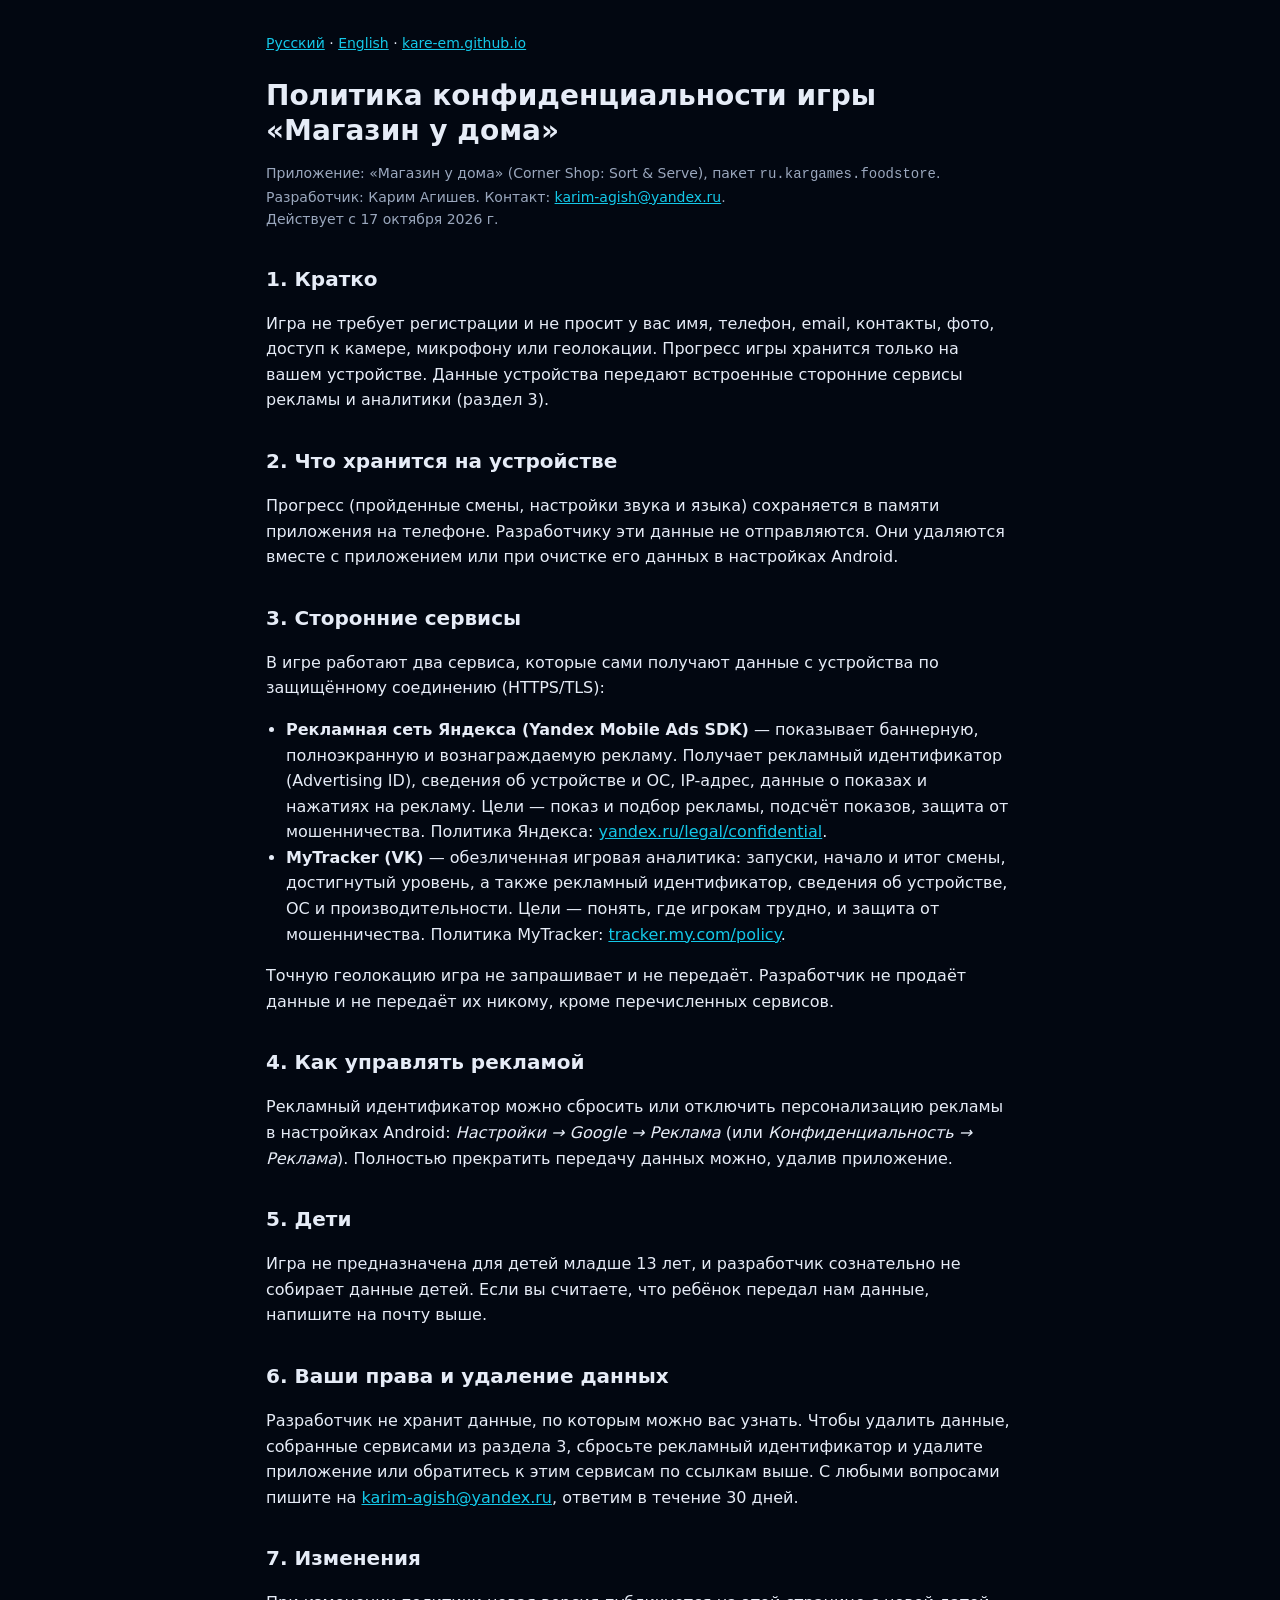
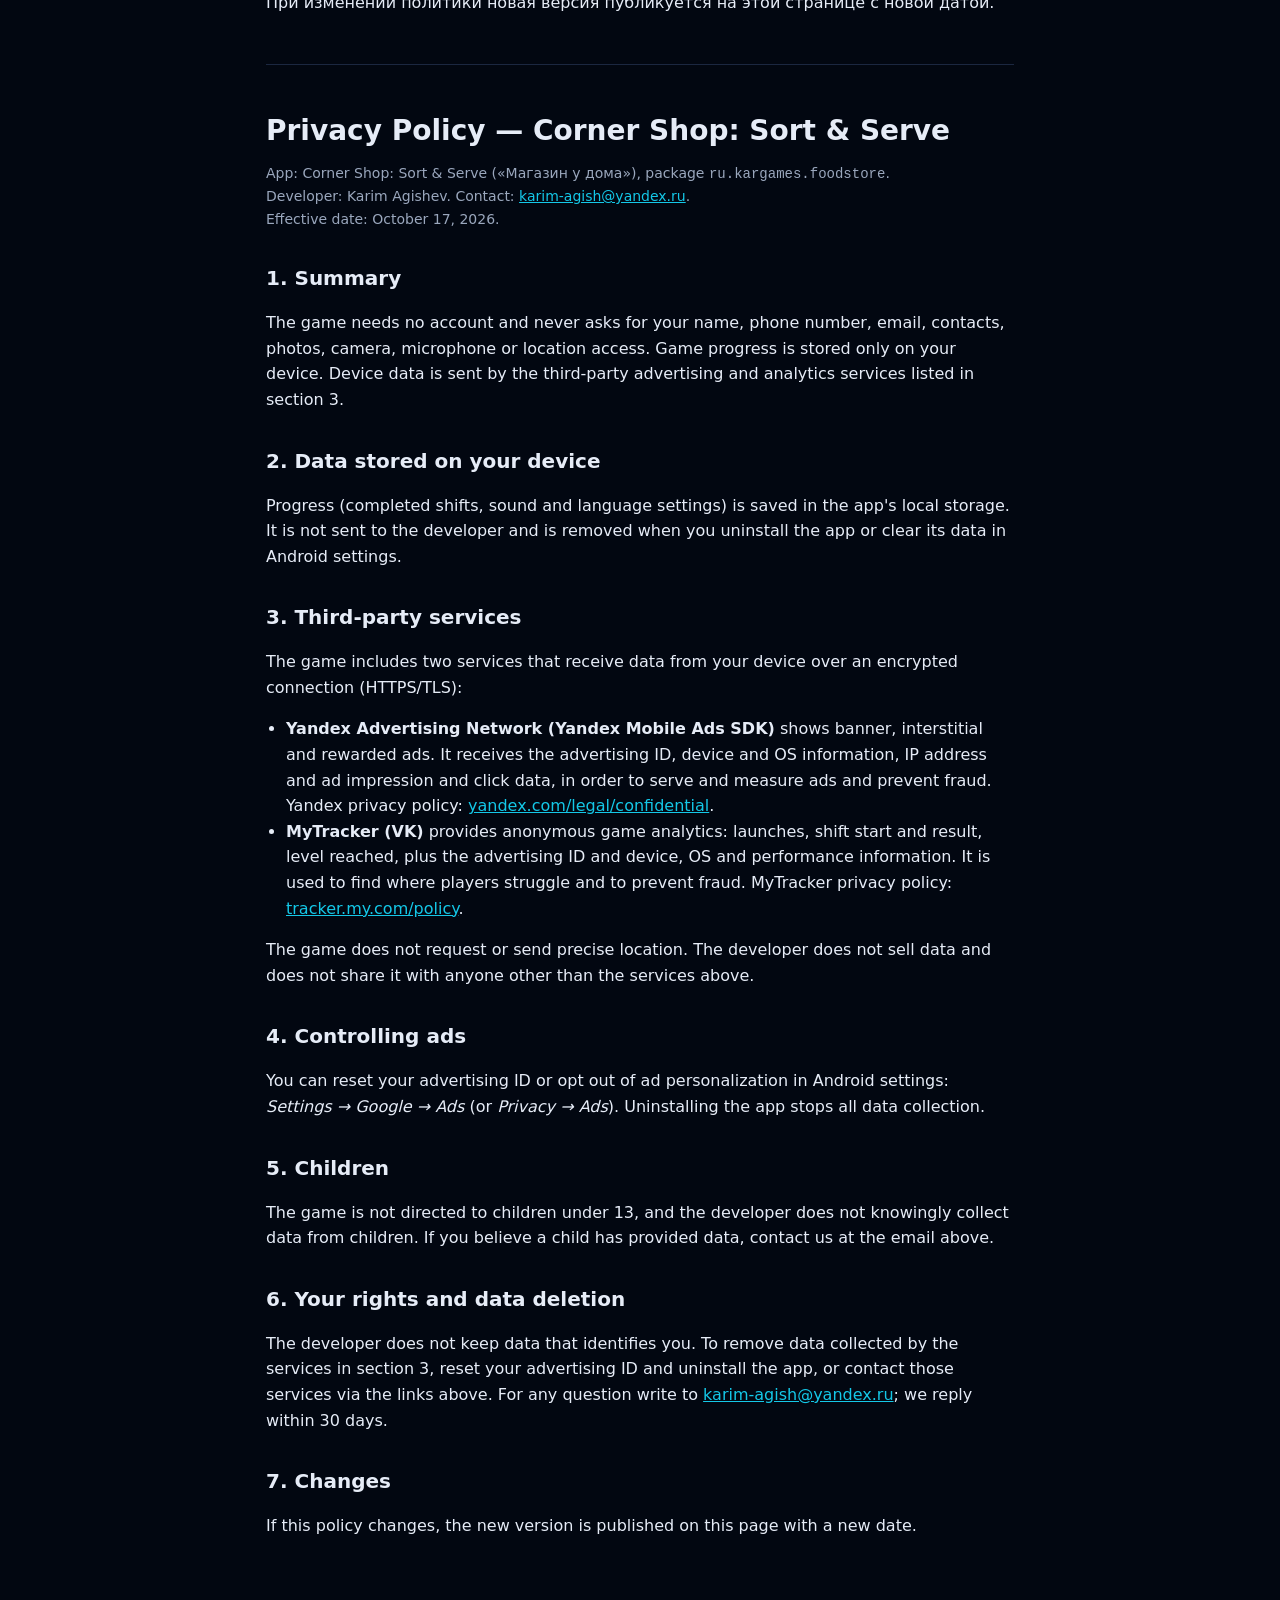
==== privacy/foodstore/index.html @ 646b2e07 "Политика конфиденциальности игры «Магазин у дома» (ru/en) Co-Authored-By: Claude Opus 5.5 <noreply@a" ====
<!doctype html>
<html lang="ru">
<head>
<meta charset="utf-8">
<meta name="viewport" content="width=device-width, initial-scale=1">
<title>Политика конфиденциальности — Магазин у дома / Corner Shop</title>
<meta name="robots" content="index,follow">
<link rel="icon" href="data:image/svg+xml,%3Csvg xmlns='http://www.w3.org/2000/svg' viewBox='0 0 32 32'%3E%3Cdefs%3E%3ClinearGradient id='g' x1='0' y1='0' x2='1' y2='1'%3E%3Cstop offset='0' stop-color='%2314C8E8'/%3E%3Cstop offset='.5' stop-color='%232F6BFF'/%3E%3Cstop offset='1' stop-color='%23FF4D7E'/%3E%3C/linearGradient%3E%3C/defs%3E%3Crect width='32' height='32' rx='9' fill='url(%23g)'/%3E%3Cpath d='M12.5 10.2v11.6c0 .9 1 1.4 1.7.9l8.6-5.8c.6-.4.6-1.4 0-1.8l-8.6-5.8c-.7-.5-1.7 0-1.7.9z' fill='%23fff'/%3E%3C/svg%3E">
<style>
  /* Отдельная страница для Google Play / RuStore: без скриптов, читается и без CSS */
  :root { --bg:#020711; --fg:#E6ECF7; --muted:#9AA7BD; --accent:#14C8E8; --line:#1B2740; }
  * { box-sizing:border-box; }
  body { margin:0; background:var(--bg); color:var(--fg);
         font:16px/1.6 system-ui,-apple-system,"Segoe UI",Roboto,Arial,sans-serif; }
  main { max-width:780px; margin:0 auto; padding:32px 16px 64px; }
  h1 { font-size:28px; line-height:1.25; margin:0 0 8px; }
  h2 { font-size:20px; margin:32px 0 8px; }
  p, li { color:var(--fg); }
  .muted { color:var(--muted); font-size:14px; }
  a { color:var(--accent); }
  nav { margin:0 0 24px; font-size:14px; }
  hr { border:0; border-top:1px solid var(--line); margin:48px 0; }
  ul { padding-left:20px; }
</style>
</head>
<body>
<main>
<nav><a href="#ru">Русский</a> · <a href="#en">English</a> · <a href="https://kare-em.github.io/">kare-em.github.io</a></nav>

<section id="ru" lang="ru">
<h1>Политика конфиденциальности игры «Магазин у дома»</h1>
<p class="muted">Приложение: «Магазин у дома» (Corner Shop: Sort &amp; Serve), пакет <code>ru.kargames.foodstore</code>.<br>
Разработчик: Карим Агишев. Контакт: <a href="mailto:karim-agish@yandex.ru">karim-agish@yandex.ru</a>.<br>
Действует с 17 октября 2026 г.</p>

<h2>1. Кратко</h2>
<p>Игра не требует регистрации и не просит у вас имя, телефон, email, контакты, фото,
доступ к камере, микрофону или геолокации. Прогресс игры хранится только на вашем устройстве.
Данные устройства передают встроенные сторонние сервисы рекламы и аналитики (раздел 3).</p>

<h2>2. Что хранится на устройстве</h2>
<p>Прогресс (пройденные смены, настройки звука и языка) сохраняется в памяти
приложения на телефоне. Разработчику эти данные не отправляются. Они удаляются вместе с
приложением или при очистке его данных в настройках Android.</p>

<h2>3. Сторонние сервисы</h2>
<p>В игре работают два сервиса, которые сами получают данные с устройства по защищённому
соединению (HTTPS/TLS):</p>
<ul>
  <li><b>Рекламная сеть Яндекса (Yandex Mobile Ads SDK)</b> — показывает баннерную,
  полноэкранную и вознаграждаемую рекламу. Получает рекламный идентификатор (Advertising ID),
  сведения об устройстве и ОС, IP-адрес, данные о показах и нажатиях на рекламу. Цели —
  показ и подбор рекламы, подсчёт показов, защита от мошенничества.
  Политика Яндекса: <a href="https://yandex.ru/legal/confidential/">yandex.ru/legal/confidential</a>.</li>
  <li><b>MyTracker (VK)</b> — обезличенная игровая аналитика: запуски, начало и итог смены,
  достигнутый уровень, а также рекламный идентификатор, сведения об устройстве, ОС и
  производительности. Цели — понять, где игрокам трудно, и защита от мошенничества.
  Политика MyTracker: <a href="https://tracker.my.com/policy">tracker.my.com/policy</a>.</li>
</ul>
<p>Точную геолокацию игра не запрашивает и не передаёт. Разработчик не продаёт данные
и не передаёт их никому, кроме перечисленных сервисов.</p>

<h2>4. Как управлять рекламой</h2>
<p>Рекламный идентификатор можно сбросить или отключить персонализацию рекламы в настройках
Android: <i>Настройки → Google → Реклама</i> (или <i>Конфиденциальность → Реклама</i>).
Полностью прекратить передачу данных можно, удалив приложение.</p>

<h2>5. Дети</h2>
<p>Игра не предназначена для детей младше 13 лет, и разработчик сознательно не собирает
данные детей. Если вы считаете, что ребёнок передал нам данные, напишите на почту выше.</p>

<h2>6. Ваши права и удаление данных</h2>
<p>Разработчик не хранит данные, по которым можно вас узнать. Чтобы удалить данные,
собранные сервисами из раздела 3, сбросьте рекламный идентификатор и удалите приложение
или обратитесь к этим сервисам по ссылкам выше. С любыми вопросами пишите на
<a href="mailto:karim-agish@yandex.ru">karim-agish@yandex.ru</a>, ответим в течение 30 дней.</p>

<h2>7. Изменения</h2>
<p>При изменении политики новая версия публикуется на этой странице с новой датой.</p>
</section>

<hr>

<section id="en" lang="en">
<h1>Privacy Policy — Corner Shop: Sort &amp; Serve</h1>
<p class="muted">App: Corner Shop: Sort &amp; Serve («Магазин у дома»), package <code>ru.kargames.foodstore</code>.<br>
Developer: Karim Agishev. Contact: <a href="mailto:karim-agish@yandex.ru">karim-agish@yandex.ru</a>.<br>
Effective date: October 17, 2026.</p>

<h2>1. Summary</h2>
<p>The game needs no account and never asks for your name, phone number, email, contacts,
photos, camera, microphone or location access. Game progress is stored only on your device.
Device data is sent by the third-party advertising and analytics services listed in section 3.</p>

<h2>2. Data stored on your device</h2>
<p>Progress (completed shifts, sound and language settings) is saved in the app's
local storage. It is not sent to the developer and is removed when you uninstall the app or
clear its data in Android settings.</p>

<h2>3. Third-party services</h2>
<p>The game includes two services that receive data from your device over an encrypted
connection (HTTPS/TLS):</p>
<ul>
  <li><b>Yandex Advertising Network (Yandex Mobile Ads SDK)</b> shows banner, interstitial and
  rewarded ads. It receives the advertising ID, device and OS information, IP address and ad
  impression and click data, in order to serve and measure ads and prevent fraud.
  Yandex privacy policy: <a href="https://yandex.com/legal/confidential/">yandex.com/legal/confidential</a>.</li>
  <li><b>MyTracker (VK)</b> provides anonymous game analytics: launches, shift start and
  result, level reached, plus the advertising ID and device, OS and performance information.
  It is used to find where players struggle and to prevent fraud.
  MyTracker privacy policy: <a href="https://tracker.my.com/policy">tracker.my.com/policy</a>.</li>
</ul>
<p>The game does not request or send precise location. The developer does not sell data and
does not share it with anyone other than the services above.</p>

<h2>4. Controlling ads</h2>
<p>You can reset your advertising ID or opt out of ad personalization in Android settings:
<i>Settings → Google → Ads</i> (or <i>Privacy → Ads</i>). Uninstalling the app stops all
data collection.</p>

<h2>5. Children</h2>
<p>The game is not directed to children under 13, and the developer does not knowingly
collect data from children. If you believe a child has provided data, contact us at the
email above.</p>

<h2>6. Your rights and data deletion</h2>
<p>The developer does not keep data that identifies you. To remove data collected by the
services in section 3, reset your advertising ID and uninstall the app, or contact those
services via the links above. For any question write to
<a href="mailto:karim-agish@yandex.ru">karim-agish@yandex.ru</a>; we reply within 30 days.</p>

<h2>7. Changes</h2>
<p>If this policy changes, the new version is published on this page with a new date.</p>
</section>
</main>
</body>
</html>
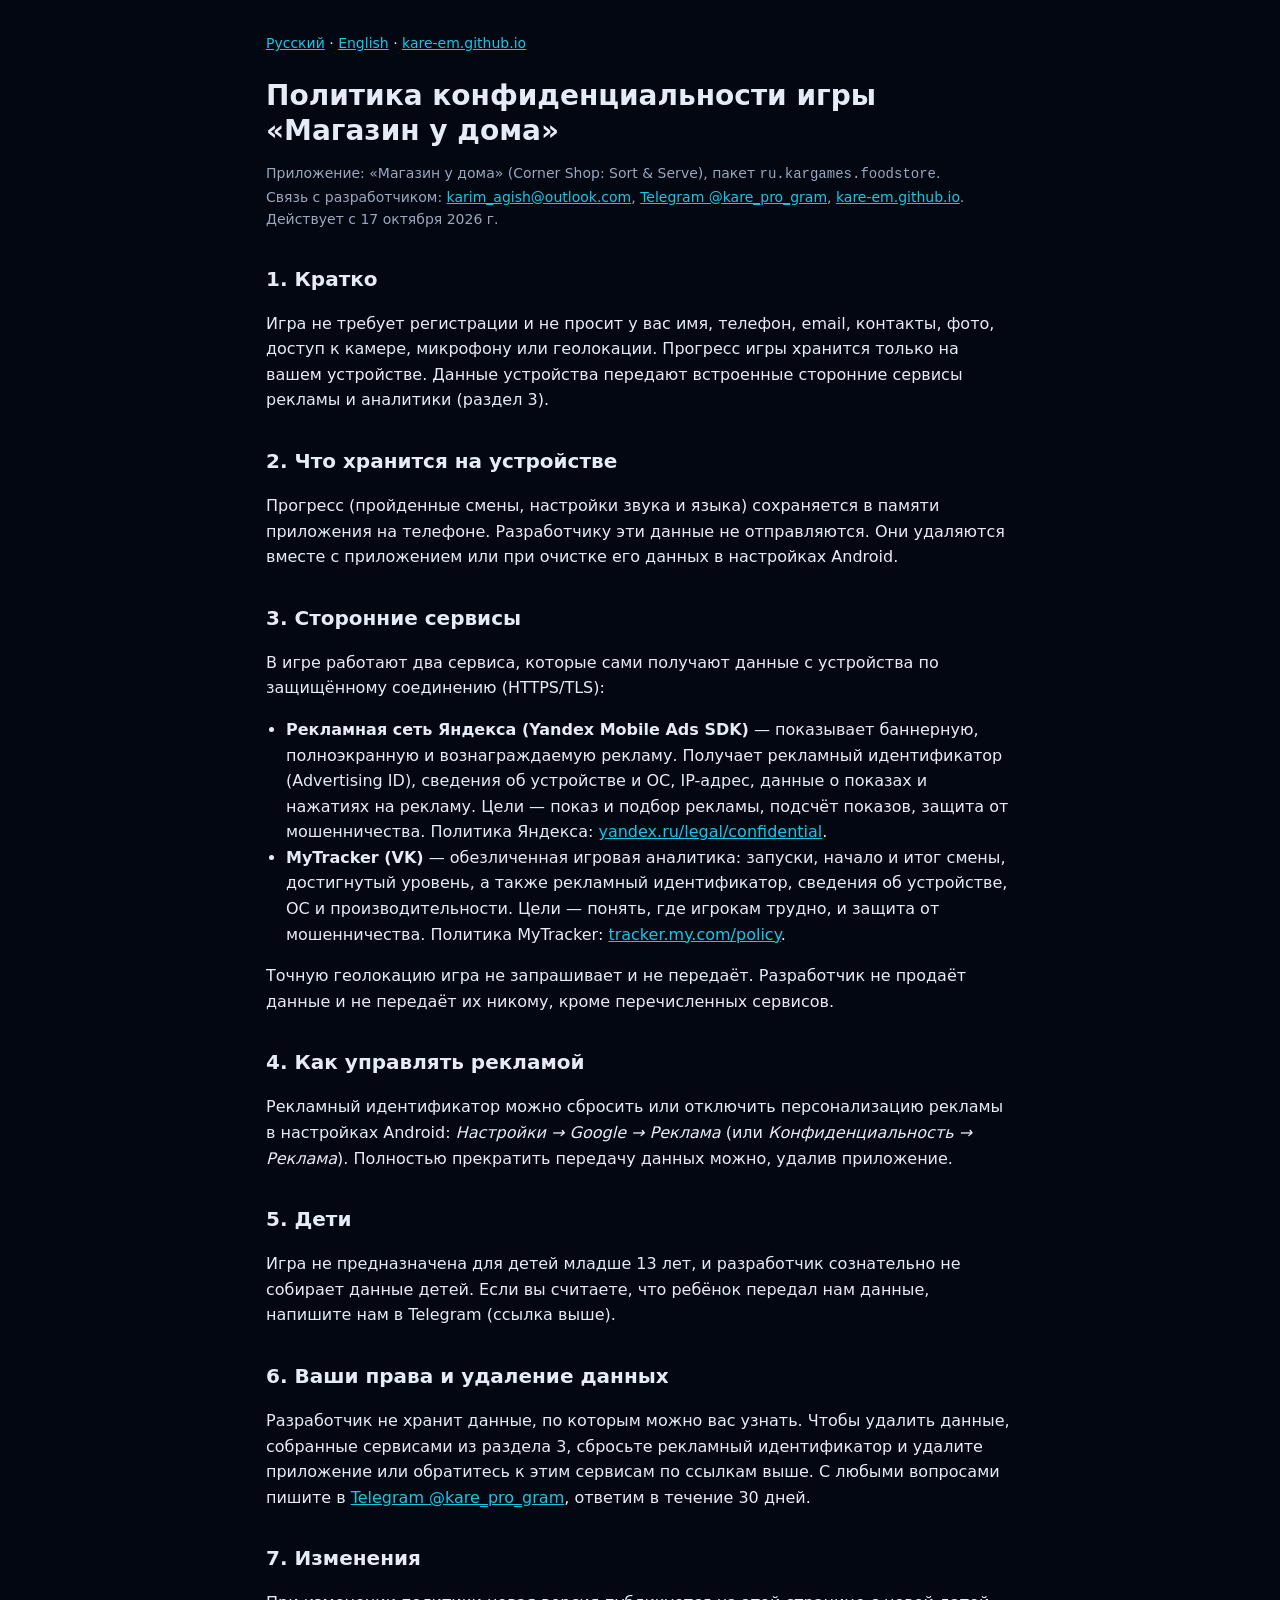
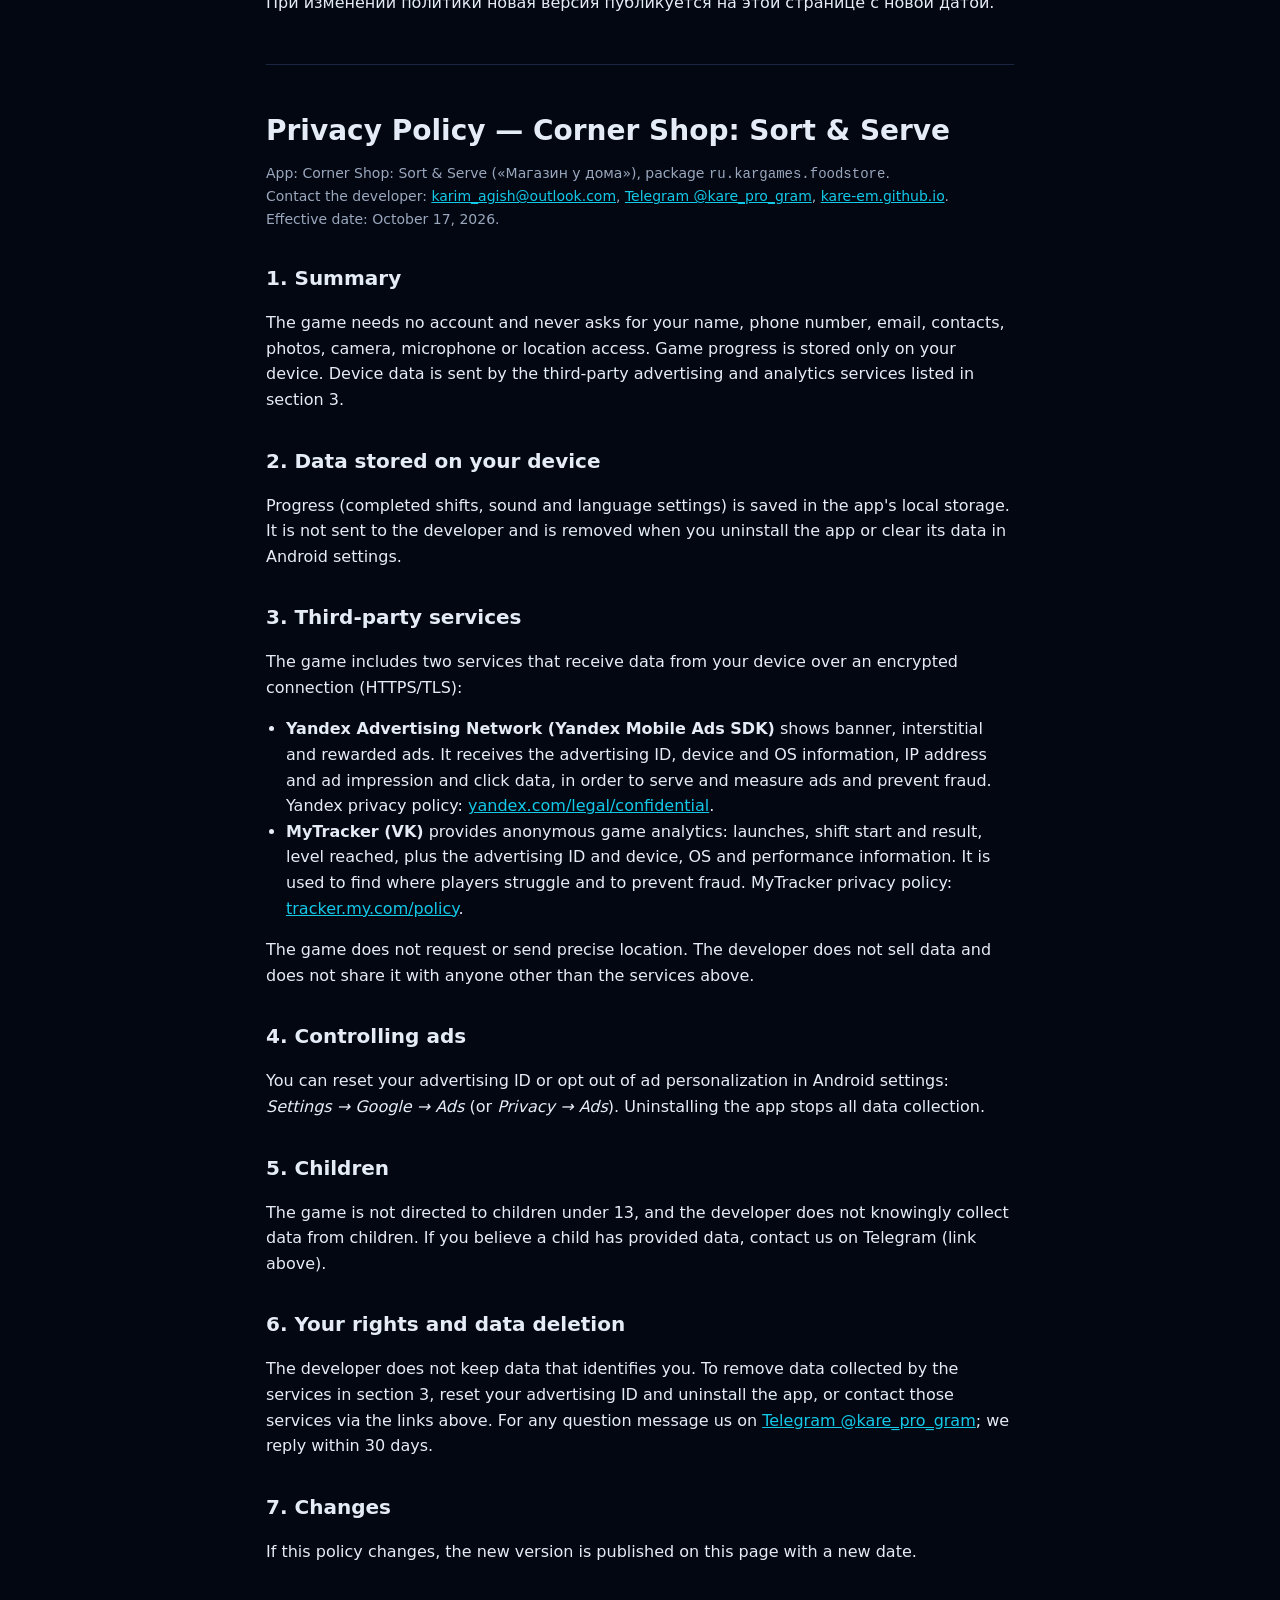
==== commit 444b0351: "Политика «Магазин у дома»: контакт — outlook-почта, без имени Co-Authored-By: Claude Opus 5.5 <norep" ====
--- a/privacy/foodstore/index.html
+++ b/privacy/foodstore/index.html
@@ -30,7 +30,7 @@
 <section id="ru" lang="ru">
 <h1>Политика конфиденциальности игры «Магазин у дома»</h1>
 <p class="muted">Приложение: «Магазин у дома» (Corner Shop: Sort &amp; Serve), пакет <code>ru.kargames.foodstore</code>.<br>
-Разработчик: Карим Агишев. Контакт: <a href="mailto:karim-agish@yandex.ru">karim-agish@yandex.ru</a>.<br>
+Связь с разработчиком: <a href="mailto:karim_agish@outlook.com">karim_agish@outlook.com</a>, <a href="https://t.me/kare_pro_gram">Telegram @kare_pro_gram</a>, <a href="https://kare-em.github.io/">kare-em.github.io</a>.<br>
 Действует с 17 октября 2026 г.</p>
 
 <h2>1. Кратко</h2>
@@ -67,13 +67,12 @@
 
 <h2>5. Дети</h2>
 <p>Игра не предназначена для детей младше 13 лет, и разработчик сознательно не собирает
-данные детей. Если вы считаете, что ребёнок передал нам данные, напишите на почту выше.</p>
+данные детей. Если вы считаете, что ребёнок передал нам данные, напишите нам в Telegram (ссылка выше).</p>
 
 <h2>6. Ваши права и удаление данных</h2>
 <p>Разработчик не хранит данные, по которым можно вас узнать. Чтобы удалить данные,
 собранные сервисами из раздела 3, сбросьте рекламный идентификатор и удалите приложение
-или обратитесь к этим сервисам по ссылкам выше. С любыми вопросами пишите на
-<a href="mailto:karim-agish@yandex.ru">karim-agish@yandex.ru</a>, ответим в течение 30 дней.</p>
+или обратитесь к этим сервисам по ссылкам выше. С любыми вопросами пишите в <a href="https://t.me/kare_pro_gram">Telegram @kare_pro_gram</a>, ответим в течение 30 дней.</p>
 
 <h2>7. Изменения</h2>
 <p>При изменении политики новая версия публикуется на этой странице с новой датой.</p>
@@ -84,7 +83,7 @@
 <section id="en" lang="en">
 <h1>Privacy Policy — Corner Shop: Sort &amp; Serve</h1>
 <p class="muted">App: Corner Shop: Sort &amp; Serve («Магазин у дома»), package <code>ru.kargames.foodstore</code>.<br>
-Developer: Karim Agishev. Contact: <a href="mailto:karim-agish@yandex.ru">karim-agish@yandex.ru</a>.<br>
+Contact the developer: <a href="mailto:karim_agish@outlook.com">karim_agish@outlook.com</a>, <a href="https://t.me/kare_pro_gram">Telegram @kare_pro_gram</a>, <a href="https://kare-em.github.io/">kare-em.github.io</a>.<br>
 Effective date: October 17, 2026.</p>
 
 <h2>1. Summary</h2>
@@ -120,14 +119,13 @@
 
 <h2>5. Children</h2>
 <p>The game is not directed to children under 13, and the developer does not knowingly
-collect data from children. If you believe a child has provided data, contact us at the
-email above.</p>
+collect data from children. If you believe a child has provided data, contact us on Telegram
+(link above).</p>
 
 <h2>6. Your rights and data deletion</h2>
 <p>The developer does not keep data that identifies you. To remove data collected by the
 services in section 3, reset your advertising ID and uninstall the app, or contact those
-services via the links above. For any question write to
-<a href="mailto:karim-agish@yandex.ru">karim-agish@yandex.ru</a>; we reply within 30 days.</p>
+services via the links above. For any question message us on <a href="https://t.me/kare_pro_gram">Telegram @kare_pro_gram</a>; we reply within 30 days.</p>
 
 <h2>7. Changes</h2>
 <p>If this policy changes, the new version is published on this page with a new date.</p>
